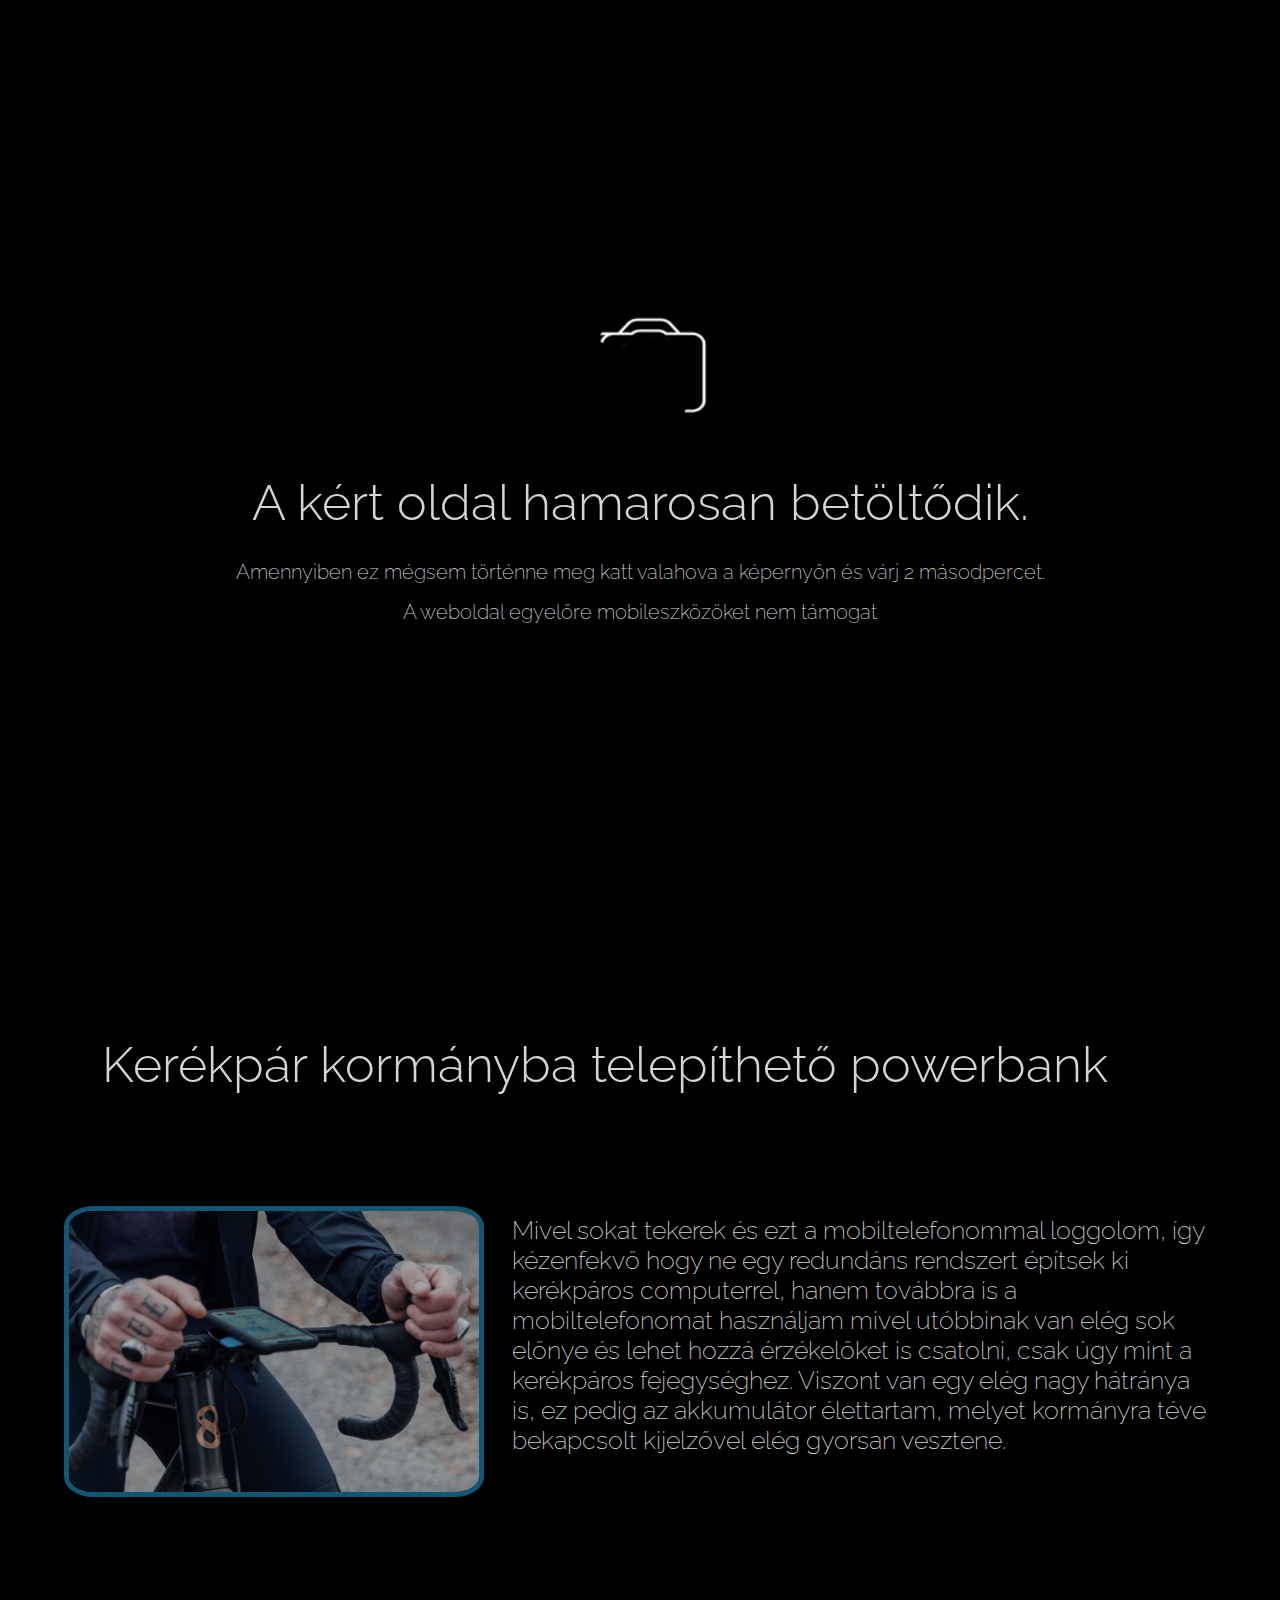
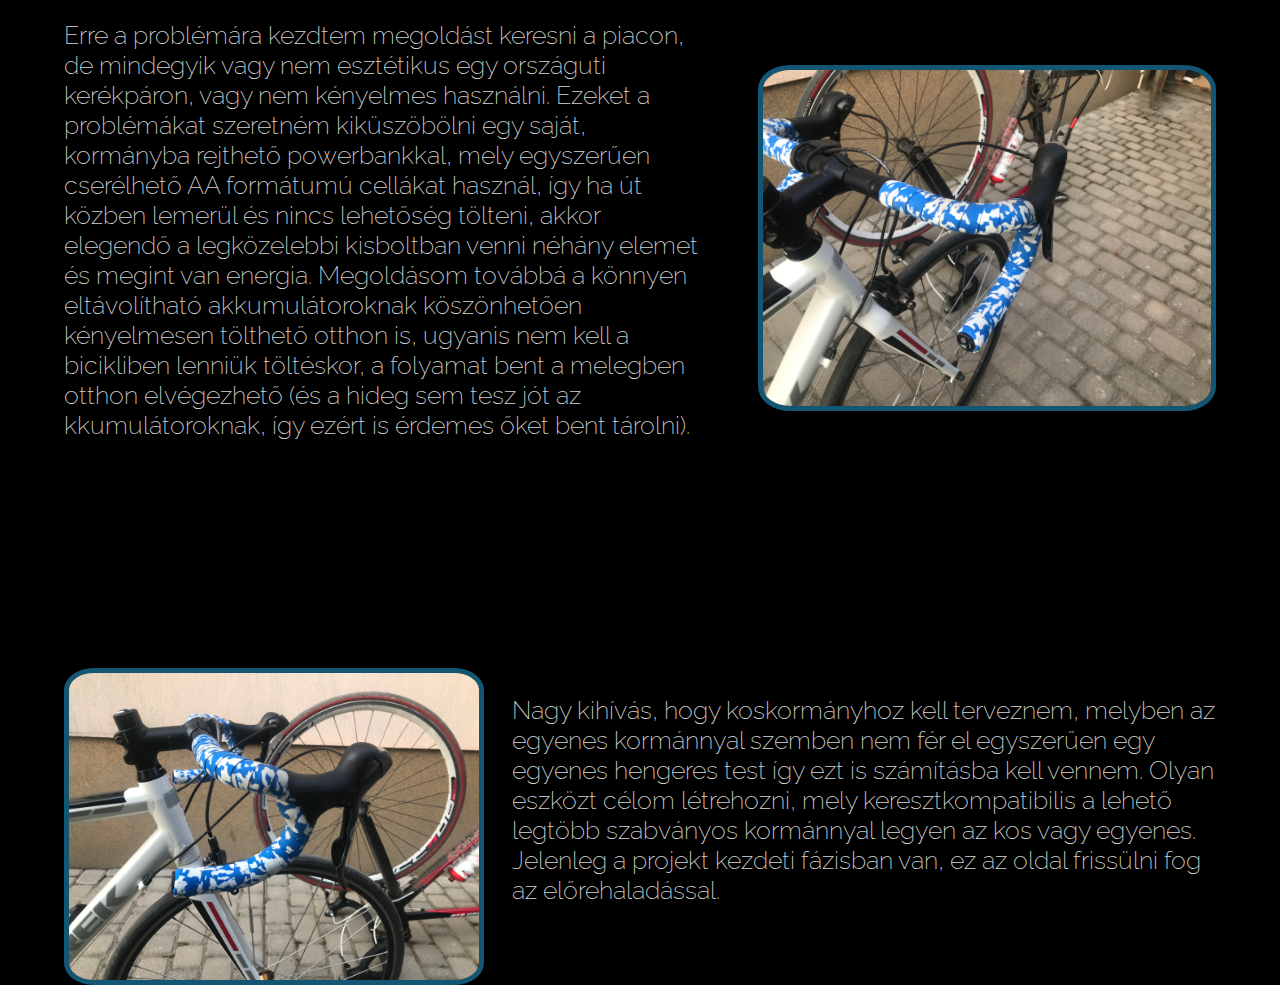
==== egyeb.html @ 18a3f850 "initial commit" ====
<!DOCTYPE html>
<html>
  <head>
    <meta charset="utf-8">
    <meta name="viewport" content="width=device-width, initial-scale=1">
    <meta name="viewport" content="initial-scale=1, maximum-scale=1">
    <title>Tomka Botond</title>
    <link rel="stylesheet" type="text/css" href="css/style.css">
  </head>
  <body>
    <div class="preload">
      <div class="preloadanyag">
        <img class="preload-gif" src="images/preload.gif" alt="Üdvözöllek">
        <h1 class="paddingbottom20">A kért oldal hamarosan betöltődik.</h1>
        <h4 class="biggerlineheight">Amennyiben ez mégsem történne meg katt valahova a képernyőn és várj 2 másodpercet.
          <br>A weboldal egyelőre mobileszközöket nem támogat</h4>
      </div>
    </div>


    <header>
      <nav class="navbar">
        <img class="logo" src="images/logo.png">
        <img class="navbar-bg" src="images/navbarbg.png">
        <ul>
          <li><a href="rolam.html">Rólam</a></li>
          <li><a href="fotozas.html">Fotózás</a></li>
          <li><a href="videozas.html">Videózás</a></li>
          <li><a href="index.html">Főoldal</a></li>
          <li><a href="kapcsolat.html"><b>Kapcsolat</b></a></li>
        </ul>
      </nav>
    </header>


    <div class="container">

      <h1 class="h1videography">Mikkel foglalkozok még?</h1>
      <img class="egyebimage1" src="images/egyeb1.png" alt="">
      <img class="egyebimage2" src="images/egyeb2.png" alt="">
      <h2 class="h2about1">Színes repertoáromat a grafikai design-al kezdeném, mely tartalmaz logót, meghívót, névjegykártyát és igazából körülbelül bármilyen grafikai munkát.
        <br>
        <br>A UI-UX design-ba körülbelül fél éve vágtam bele, a jelen weboldalon kívül elkészült projektem még nincs, folyamatban lévő munkát nem tehetek ki.
        <br>
        <br>Foglalkozok továbbá alkatrészkkel, 3d tervzéssel. Ezzel a területtel már az egyetem előtt is foglalkoztam valamelyest, de az alábbiakban egy friss, folyamatban lévő projektembe kaphatsz betekintést.</h2>
      <h3 id="projektleiras" class="h3about"><a href="#projektleiras"><img class="nyilgorgess" src="images/gorgessnyil.png" alt=""></a></h3>

      <h1 class="h1egyeb">Kerékpár kormányba telepíthető powerbank</h1>
      <img class="egyebimage3" src="images/NewStravaLayout_Header2.jpg" alt="">
      <h2 class="h2egyeb2">Mivel sokat tekerek és ezt a mobiltelefonommal loggolom, így kézenfekvő hogy ne egy redundáns rendszert építsek ki kerékpáros computerrel, hanem továbbra is a mobiltelefonomat használjam mivel utóbbinak van elég sok előnye és lehet hozzá érzékelőket is csatolni, csak úgy mint a kerékpáros fejegységhez. Viszont van egy elég nagy hátránya is, ez pedig az akkumulátor élettartam, melyet kormányra téve bekapcsolt kijelzővel elég gyorsan vesztene.</h2>

      <h2 class="h2egyeb3">Erre a problémára kezdtem megoldást keresni a piacon, de mindegyik vagy nem esztétikus egy országuti kerékpáron, vagy nem kényelmes használni. Ezeket a problémákat szeretném kiküszöbölni egy saját, kormányba rejthető powerbankkal, mely egyszerűen cserélhető AA formátumú cellákat használ, így ha út közben lemerül és nincs lehetőség tölteni, akkor elegendő a legközelebbi kisboltban venni néhány elemet és megint van energia. Megoldásom továbbá a könnyen eltávolítható akkumulátoroknak köszönhetően kényelmesen tölthető otthon is, ugyanis nem kell a bicikliben lenniük töltéskor, a folyamat bent a melegben otthon elvégezhető (és a hideg sem tesz jót az kkumulátoroknak, így ezért is érdemes őket bent tárolni).</h2>
      <img class="egyebimage4" src="images/IMG_8609.JPG" alt="">

      <img class="egyebimage5" src="images/IMG_8610.JPG" alt="">
      <h2 class="h2egyeb4">Nagy kihívás, hogy koskormányhoz kell terveznem, melyben az egyenes kormánnyal szemben nem fér el egyszerűen egy egyenes hengeres test így ezt is számításba kell vennem. Olyan eszközt célom létrehozni, mely keresztkompatibilis a lehető legtöbb szabványos kormánnyal legyen az kos vagy egyenes. Jelenleg a projekt kezdeti fázisban van, ez az oldal frissülni fog az előrehaladással.</h2>
    </div>


    <footer class="footbar">
        <img class="footbar-bg" src="images/footbarbg.png">
        <div class="footertext">
          <h6>Kövess Instagramon: <a href="http://instagram.com/t.botond/">@t.botond</a></h6>
          <h6>(c) 2021 Minden jog fenntartva</h6>
        </div>
    </footer>

  </body>
</html>
---- css/style.css ----
@import url('https://fonts.googleapis.com/css2?family=Raleway:wght@100;200;300;400;500;600;700;800;900&display=swap');
html {
  scroll-behavior: smooth;
}

*{
  margin: 0;
  padding: 0;
  font-family: Raleway;
  background-color: #000000;
}
/*------------------------------------------------------
preload CSS
------------------------------------------------------*/

.preload{
  position: fixed;
  width: 100%;
  height: 100%;
  z-index: 20;
  background-color: #000000;
  transition-delay: 99999999s;
  transition-duration: 0.5s;
  transform-style: ease;
  display: flex;
  justify-content: center;
  align-items: center;
  text-align: center;
}

.preload-gif{
  height: 200px;
}

.preload:hover{
  position: fixed;
  width: 100%;
  height: 100%;
  background-color: rgba(255, 0, 0, 0);
  opacity: 0;
  transition-delay: 2s;
  transition-duration: 0.4s;
  transform-style: ease;
  z-index: -20;
}

.paddingbottom20{
  padding-bottom: 20px;
}

.biggerlineheight{
  line-height: 40px;
}
/*------------------------------------------------------
navigation bar CSS
------------------------------------------------------*/
.navbar {
    width: 100%;
    height: 78px;
    position: fixed;
    top: 0px;
    z-index: 10;
    list-style-type: none;
    display: inline-block;
    background-color: rgba(255, 0, 0, 0);
}
.logo {
    display: inline-block;
    vertical-align: top;
    height: 70px;
    margin-left: 15px;
    margin-top: 13px;
    background-color: rgba(255, 0, 0, 0);
}
.navbar-bg{
  display: inline-block;
  vertical-align: top;
  float: right;
  height: 78px;
  background-color: rgba(255, 0, 0, 0);
}

ul{
  position: absolute;
  top: 0px;
  right: 0px;
  font-size: 23px;
  margin-top: 26px;
}

ul li{
  display: inline-block;
  background-color: rgba(255, 0, 0, 0);
}

ul li a{
  font-weight: 400;
  text-decoration: none;
  color: #000000;
  padding: 5px 10px;
  background-color: #125674;
  transition: 0.6s ease;
}

ul li a:hover{
  font-weight: 600;
  text-decoration: none;
  color: #ffffff;
}

ul li a b{
  font-weight: 500;
  text-decoration: none;
  color: #000000;
  padding: 5px 15px;
  background-color: #125674;
  transition: 0.6s ease;
}

ul li b:hover{
  font-weight: 700;
  text-decoration: none;
  color: #ffffff;
}

/*--------------------------------------------------------------
Footer css
--------------------------------------------------------------*/
.footbar {
    width: 100%;
    height: 70px;
    z-index: 9;
    list-style-type: none;
    display: inline-block;
    background-color: rgba(255, 0, 0, 0);
}

.footbar-bg{
  position: fixed;
  bottom: 0vh;
  right: 0vh;
  z-index: 9;
  display: inline-block;
  float: right;
  height: 70px;
  background-color: rgba(255, 0, 0, 0);
}

.footertext{
  position: fixed;
  bottom: 0vh;
  right: 0vh;
  z-index: 9;
  list-style-type: none;
  margin-bottom: 5px;
  margin-right: 20px;
  letter-spacing: 3px;
  line-height: 15px;
}

h6{
  font-weight: 300;
  background-color: #1A1A1A;
  color: #939393;
  padding: 2px;
}

h6 a{
  text-decoration: none;
  background-color: #1A1A1A;
  color: #125674;
  transition: 0.4s ease;
}

h6 a:hover{
  font-weight: 500;
  color: #156C91;
}

/*---------------------------------------------------------
content all page css
---------------------------------------------------------*/

.container{
  width: 100vh;
  background-color: rgba(255, 0, 0, 0);
  display: flex;
  flex-wrap: wrap;
}

h1{
  color: #ffffff;
  font-weight: 300;
  color: #D5D5D5;
  font-size: 50px;
}

h1 a{
  font-weight: 500;
  text-decoration: none;
  color: #125674;
  transition: 0.2s ease;
}

h1 a:hover{
  font-weight: 700;
  color: #156C91;
}

h2{
  color: #ffffff;
  font-weight: 200;
  color: #D5D5D5;
  font-size: 25px;
}

h2 a{
  font-weight: 500;
  text-decoration: none;
  color: #125674;
  transition: 0.2s ease;
  font-size: 27px;
}

h2 a:hover{
  font-weight: 700;
  color: #156C91;
}

h3{
  color: #ffffff;
  font-weight: 500;
  color: #D5D5D5;
  font-size: 30px;
}

h4{
  color: #ffffff;
  font-weight: 200;
  color: #D5D5D5;
  font-size: 20px;
}

h4 a{
  font-weight: 500;
  text-decoration: none;
  color: #125674;
  transition: 0.2s ease;
  font-size: 20px;
}

h4 a:hover{
  font-weight: 600;
  color: #156C91;
}

td{
  padding: 15px;
  text-align: center;
}

h5{
  color: #ffffff;
  font-weight: 300;
  color: #D5D5D5;
  font-size: 40px;
}

h5 a{
  font-weight: 200;
  text-decoration: none;
  color: #125674;
  transition: 0.2s ease;
  font-size: 40px;
}

h5 a:hover{
  font-weight: 500;
  color: #156C91;
}

/*---------------------------------------------------------
content main css
---------------------------------------------------------*/

.h2mainpage{
  position: absolute;
  left: 45%;
  top: 70%;
  z-index: 2;
  margin-right: 3%;
}

.mainhorsehero{
  position: absolute;
  height: 100%;
  left: 5%;
  margin-right: 3%;
}

.h1mainpage{
  position: absolute;
  left: 45%;
  top: 35%;
  z-index: 2;
}

/*---------------------------------------------------------
content about css
---------------------------------------------------------*/

.about1hero{
  position: absolute;
  top: 20%;
  max-height: 65%;
  max-width: 30%;
  right: 5%;
  border-radius: 7%;
  border: 5px solid #125674;
  z-index: 5;
}

.h1about1{
  position: absolute;
  top: 24%;
  left: 5%;
  margin-right: 40%;
  z-index: 2;
}

.h2about1{
  position: absolute;
  top: 40%;
  left: 5%;
  margin-right: 45%;
  z-index: 2;
}

.h3about{
  position: absolute;
  top: 92%;
  left: 5%;
  margin-right: 40%;
  z-index: 2;
}

.nyilgorgess{
  vertical-align: middle;
  height: 30px;
  transition: 0.2s ease;
}

.nyilgorgess:hover{
  height: 37px;
  width:25px
}

.about2hero{
  position: absolute;
  top: 120%;
  max-height: 65%;
  max-width: 30%;
  left: 5%;
  border-radius: 7%;
  border: 5px solid #125674;
  z-index: 5;
}

.h1about2{
  position: absolute;
  top: 114%;
  left: 40%;
  margin-right: 5%;
  z-index: 2;
}

.h2about2{
  position: absolute;
  top: 130%;
  left: 40%;
  margin-right: 5%;
  z-index: 2;
  padding-bottom: 80px;
}

/*---------------------------------------------------------
content photography css
---------------------------------------------------------*/

.h2photography1{
  position: absolute;
  top: 25%;
  left: 5%;
  max-width: 40%;
  margin-right: 45%;
  z-index: 2;
  font-style: 200;
  line-height: 35px;
}

.h2photography2{
  position: absolute;
  bottom: 5%;
  left: 5%;
  max-width: 60%;
  margin-right: 45%;
  z-index: 2;
  font-style: 200;
  line-height: 35px;
}

.tablephoto{
  position: absolute;
  top: 20%;
  left: 50%;
  max-width: 20%;
  text-align: center;
  margin-right: 5%;
  margin-bottom: 15%;
}

.catphoto{
  max-width: 35vh;
  border-radius: 7%;
  border: 3px solid #125674;
}

.catphoto:hover{
  border: 3px solid #156C91;
}

/*---------------------------------------------------------
content videography css
---------------------------------------------------------*/

.h1videography{
  position: absolute;
  top: 17%;
  left: 5%;
  margin-right: 40%;
  z-index: 2;
}

.h2videography{
  position: absolute;
  top: 30%;
  left: 5%;
  max-width: 40%;
  margin-right: 45%;
  z-index: 2;
  font-style: 200;
  line-height: 35px;
}

/*---------------------------------------------------------
content egyeb css
---------------------------------------------------------*/

.egyebimage1{
  position: absolute;
  top: 15%;
  max-height: 35%;
  max-width: 30%;
  right: 5%;
  border-radius: 7%;
  border: 5px solid #125674;
  z-index: 5;
}

.egyebimage2{
  position: absolute;
  top: 55%;
  max-height: 35%;
  max-width: 30%;
  right: 5%;
  border-radius: 7%;
  border: 5px solid #125674;
  z-index: 5;
}

.h1egyeb{
  position: absolute;
  top: 115%;
  left: 8%;
  right: 8%;
}

.egyebimage3{
  position: absolute;
  top: 134%;
  max-height: 35%;
  max-width: 32%;
  left: 5%;
  border-radius: 7%;
  border: 5px solid #125674;
  z-index: 5;
}

.h2egyeb2{
  position: absolute;
  top: 135%;
  left: 40%;
  margin-right: 5%;
  z-index: 2;
  padding-bottom: 80px;
}

.h2egyeb3{
  position: absolute;
  top: 180%;
  left: 5%;
  margin-right: 45%;
  z-index: 2;
}

.egyebimage4{
  position: absolute;
  top: 185%;
  max-height: 65%;
  max-width: 35%;
  right: 5%;
  border-radius: 7%;
  border: 5px solid #125674;
  z-index: 5;
}

.h2egyeb4{
  position: absolute;
  top: 255%;
  left: 40%;
  margin-right: 5%;
  z-index: 2;
  padding-bottom: 80px;
}

.egyebimage5{
  position: absolute;
  top: 252%;
  max-height: 35%;
  max-width: 32%;
  left: 5%;
  border-radius: 7%;
  border: 5px solid #125674;
  z-index: 5;
}

/*---------------------------------------------------------
content egyeb css
---------------------------------------------------------*/

.kapcsolathorse{
  position: absolute;
  height: 100vh;
  right: 0%;
}

.h1kapcsolat{
  position: absolute;
  left: 3%;
  top: 30%;
  z-index: 2;
  font-weight: 200;
}

.h2kapcsolat{
  position: absolute;
  left: 5%;
  top: 50%;
  z-index: 2;
  margin-right: 3%;
}

.kozmedicon{
  vertical-align: middle;
  height: 50px;
}
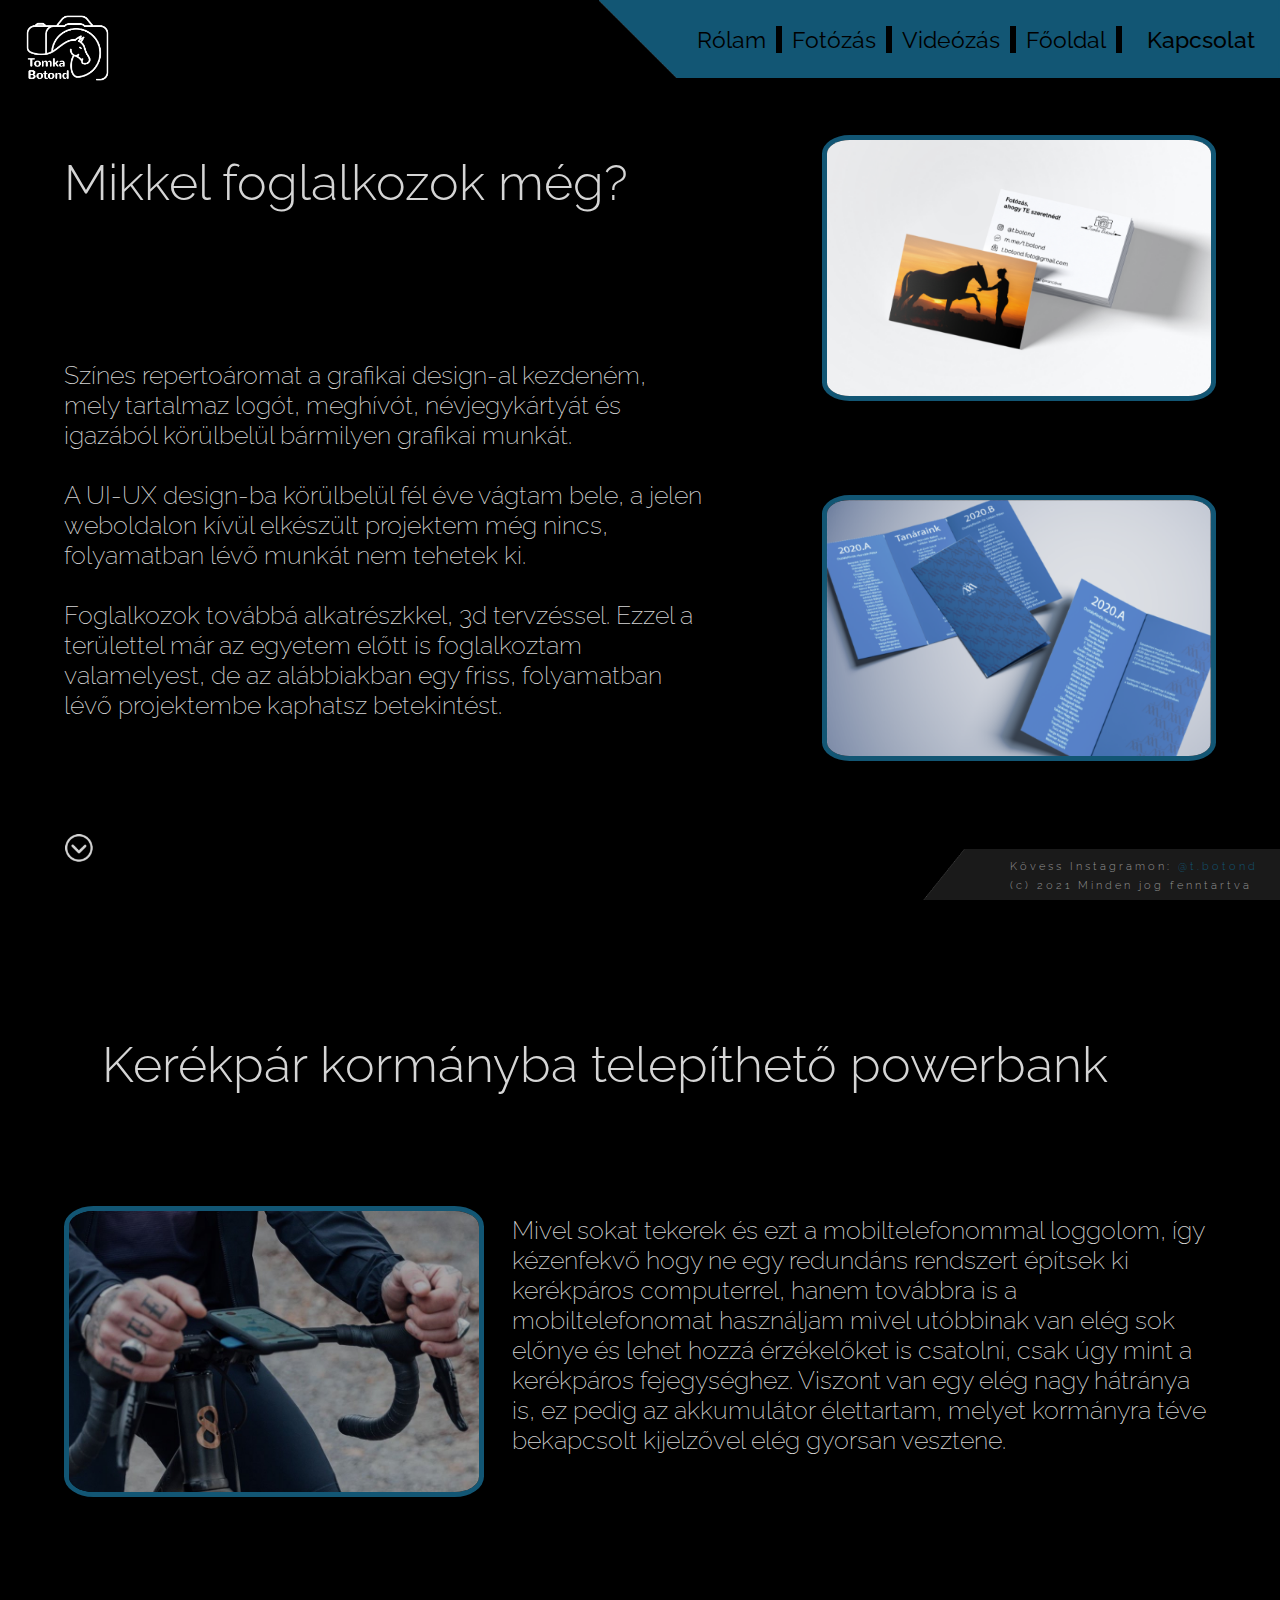
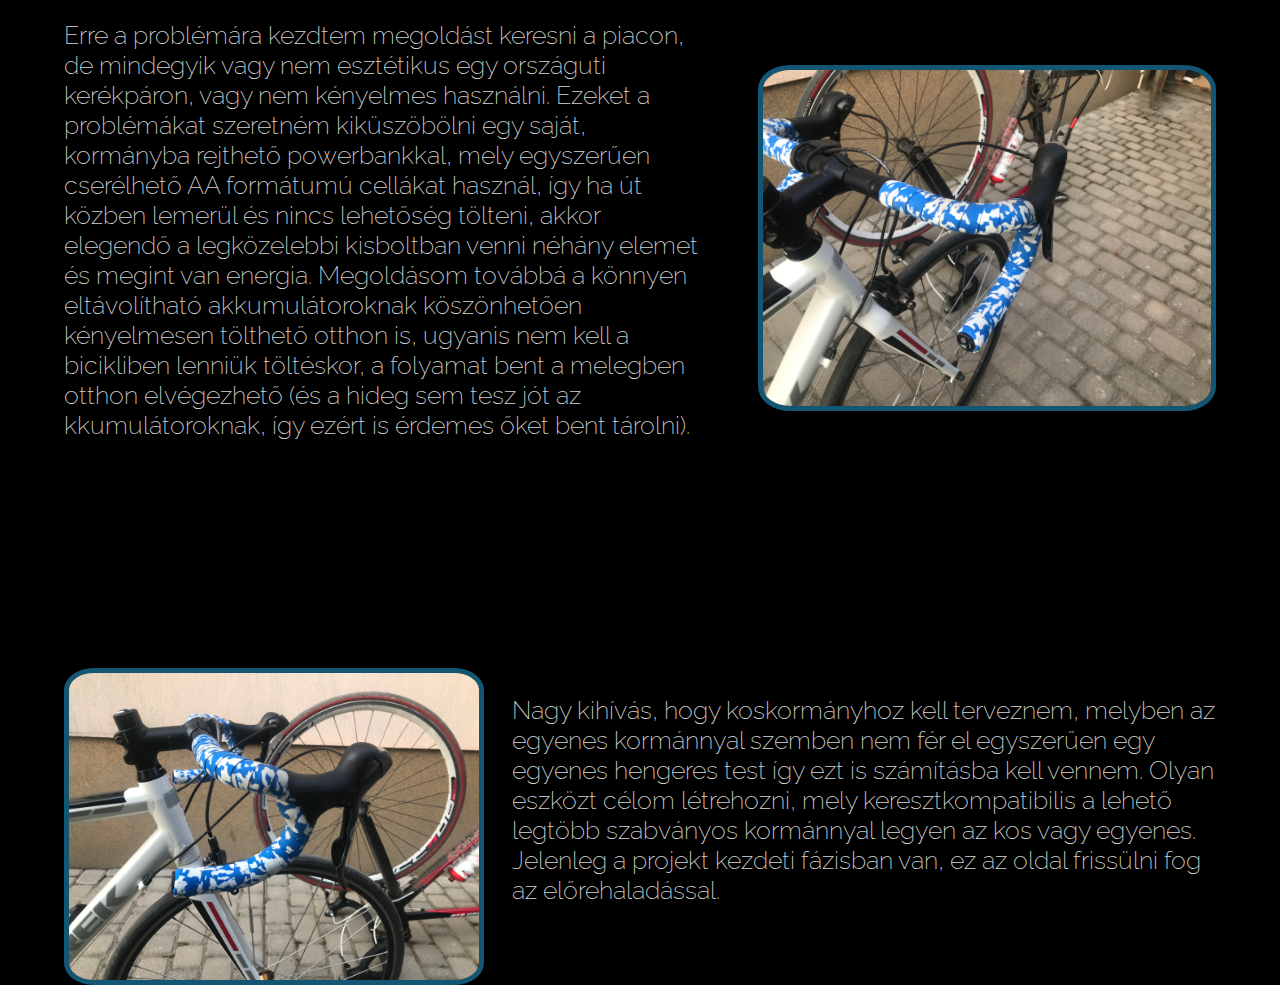
==== commit 5582a865: "preload delete" ====
--- a/egyeb.html
+++ b/egyeb.html
@@ -8,14 +8,14 @@
     <link rel="stylesheet" type="text/css" href="css/style.css">
   </head>
   <body>
-    <div class="preload">
+    <!--div class="preload">
       <div class="preloadanyag">
         <img class="preload-gif" src="images/preload.gif" alt="Üdvözöllek">
         <h1 class="paddingbottom20">A kért oldal hamarosan betöltődik.</h1>
         <h4 class="biggerlineheight">Amennyiben ez mégsem történne meg katt valahova a képernyőn és várj 2 másodpercet.
           <br>A weboldal egyelőre mobileszközöket nem támogat</h4>
       </div>
-    </div>
+    </div-->
 
 
     <header>
--- a/css/style.css
+++ b/css/style.css
@@ -38,7 +38,7 @@
   height: 100%;
   background-color: rgba(255, 0, 0, 0);
   opacity: 0;
-  transition-delay: 2s;
+  transition-delay: 4s;
   transition-duration: 0.4s;
   transform-style: ease;
   z-index: -20;
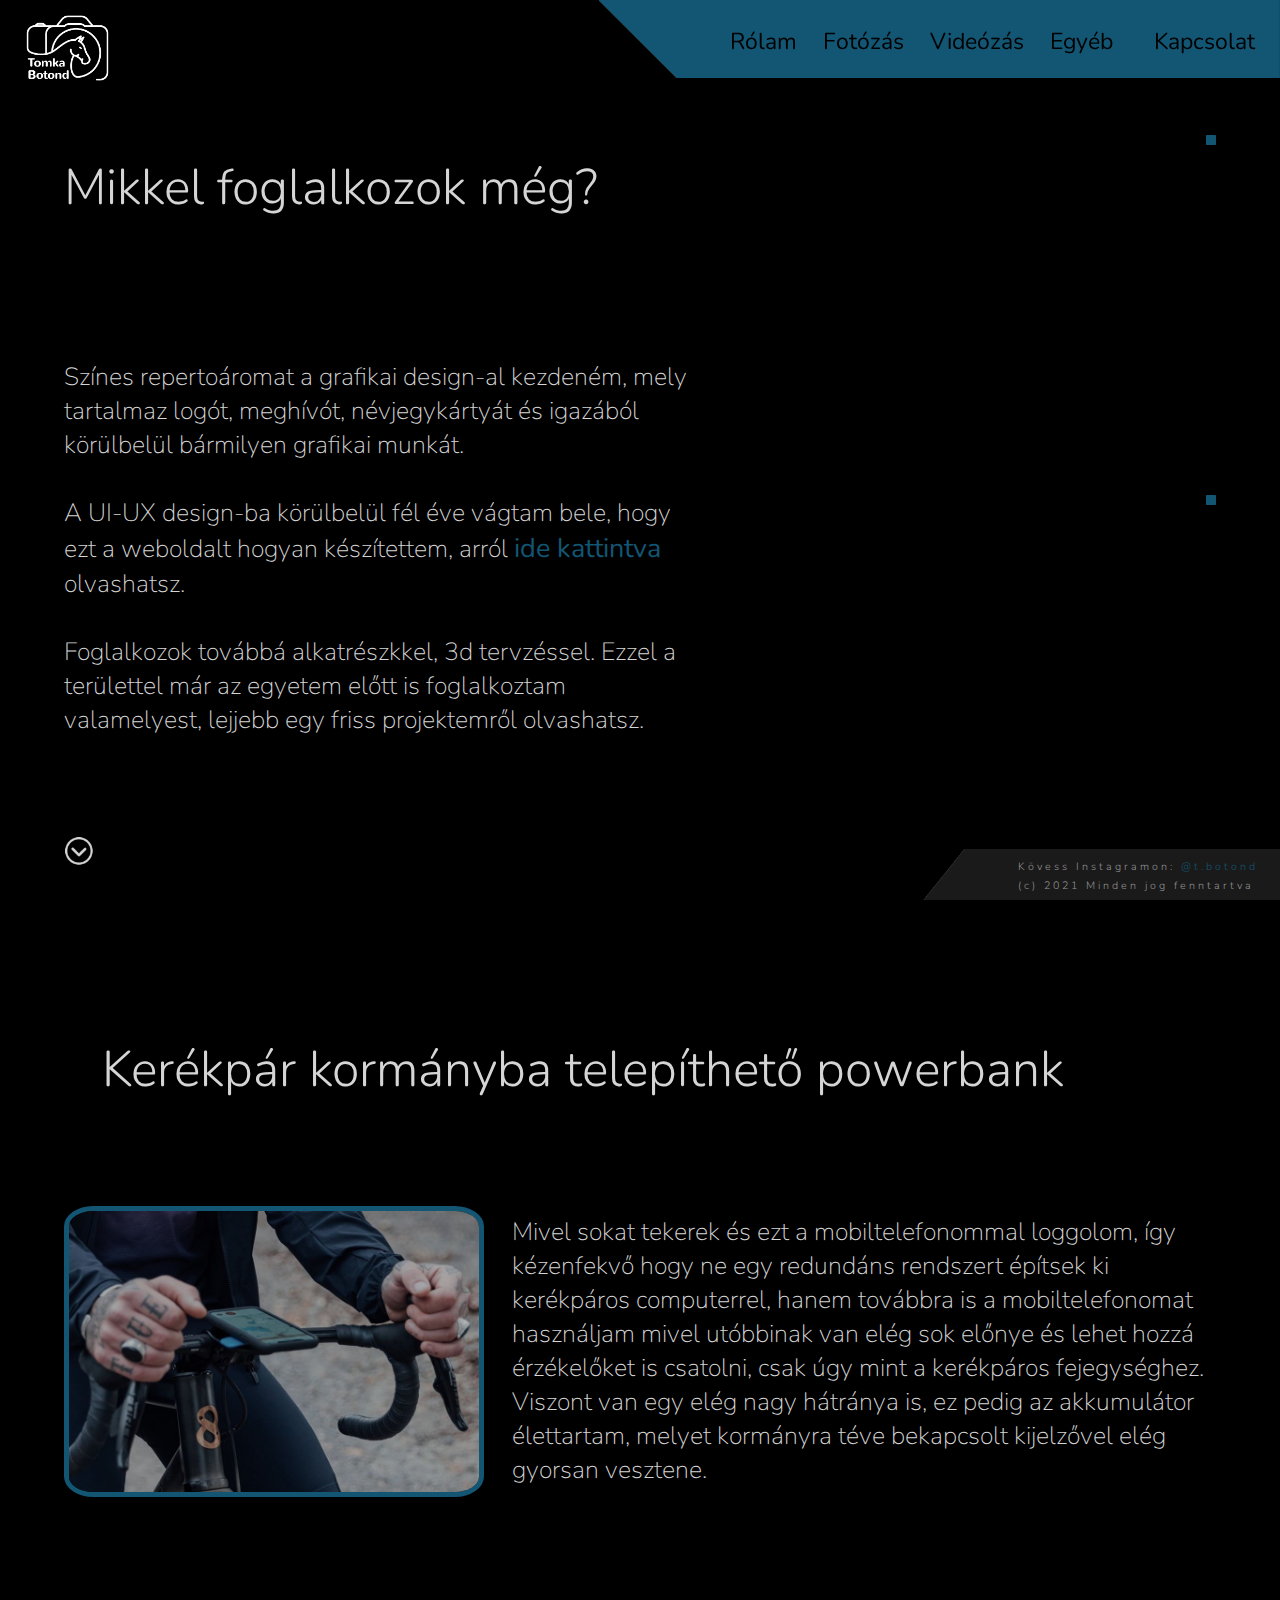
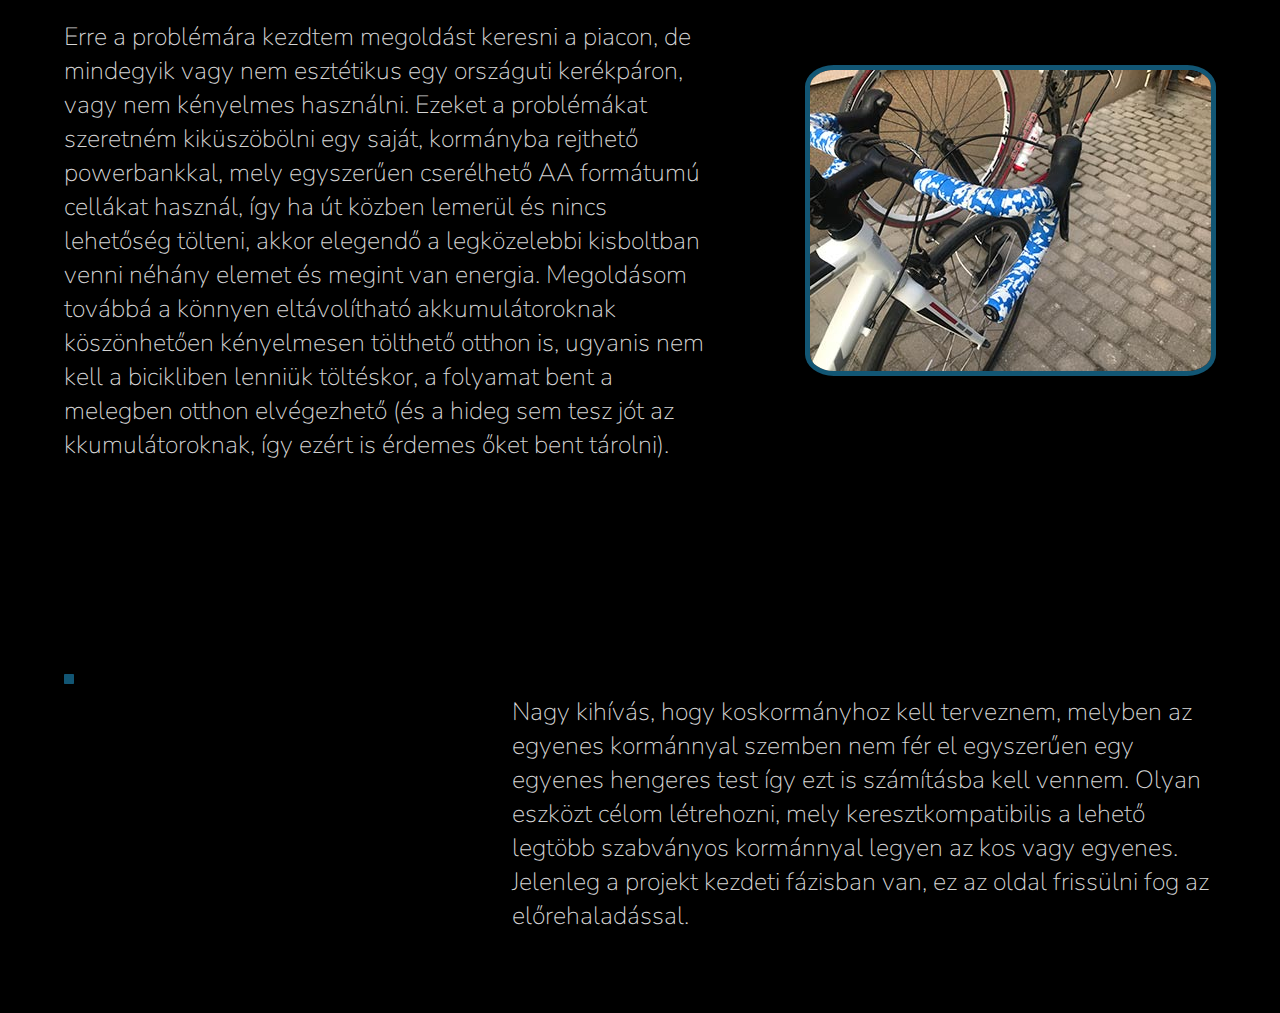
==== commit 58e40644: "CSS class-ok magyarosítása" ====
--- a/egyeb.html
+++ b/egyeb.html
@@ -1,65 +1,68 @@
 <!DOCTYPE html>
 <html>
   <head>
+    <!-- Az oldal a fotózás és a rólam oldalak szülöttje, css osztályainak egy része a fotózás illetve az egyéb oldal css-résznél keresendők-->
     <meta charset="utf-8">
     <meta name="viewport" content="width=device-width, initial-scale=1">
     <meta name="viewport" content="initial-scale=1, maximum-scale=1">
     <title>Tomka Botond</title>
     <link rel="stylesheet" type="text/css" href="css/style.css">
+    <link rel="shortcut icon" type="image/jpg" href="images/favicon.png"/>
   </head>
   <body>
-    <!--div class="preload">
-      <div class="preloadanyag">
-        <img class="preload-gif" src="images/preload.gif" alt="Üdvözöllek">
-        <h1 class="paddingbottom20">A kért oldal hamarosan betöltődik.</h1>
-        <h4 class="biggerlineheight">Amennyiben ez mégsem történne meg katt valahova a képernyőn és várj 2 másodpercet.
+    <!--div class="elotoltes">
+      <div class="elotoltesanyag">
+        <img class="elotoltes-gif" src="images/preload.gif" alt="Üdvözöllek">
+        <h1 class="alsopadding20">A kért oldal hamarosan betöltődik.</h1>
+        <h4 class="nagyobbsormagassag">Amennyiben ez mégsem történne meg katt valahova a képernyőn és várj 2 másodpercet.
           <br>A weboldal egyelőre mobileszközöket nem támogat</h4>
       </div>
     </div-->
 
-
     <header>
-      <nav class="navbar">
-        <img class="logo" src="images/logo.png">
-        <img class="navbar-bg" src="images/navbarbg.png">
+      <nav class="navsav">
+        <img class="navsav-bg" src="images/navbarbg.png">
+        <a href="index.html"><img class="logo" src="images/logo.png"></a>
         <ul>
           <li><a href="rolam.html">Rólam</a></li>
           <li><a href="fotozas.html">Fotózás</a></li>
           <li><a href="videozas.html">Videózás</a></li>
-          <li><a href="index.html">Főoldal</a></li>
+          <li><a href="egyeb.html">Egyéb</a></li>
           <li><a href="kapcsolat.html"><b>Kapcsolat</b></a></li>
         </ul>
       </nav>
     </header>
 
 
-    <div class="container">
+    <div class="kontener">
 
-      <h1 class="h1videography">Mikkel foglalkozok még?</h1>
-      <img class="egyebimage1" src="images/egyeb1.png" alt="">
-      <img class="egyebimage2" src="images/egyeb2.png" alt="">
-      <h2 class="h2about1">Színes repertoáromat a grafikai design-al kezdeném, mely tartalmaz logót, meghívót, névjegykártyát és igazából körülbelül bármilyen grafikai munkát.
+      <h1 class="h1videozas">Mikkel foglalkozok még?</h1>
+      <img class="egyebkep1" src="images/egyeb1.jpg" alt="">
+      <img class="egyebkep2" src="images/egyeb2.jpg" alt="">
+      <h2 class="h2rolam1">Színes repertoáromat a grafikai design-al kezdeném, mely tartalmaz logót, meghívót, névjegykártyát és igazából körülbelül bármilyen grafikai munkát.
         <br>
-        <br>A UI-UX design-ba körülbelül fél éve vágtam bele, a jelen weboldalon kívül elkészült projektem még nincs, folyamatban lévő munkát nem tehetek ki.
+        <br>A UI-UX design-ba körülbelül fél éve vágtam bele, hogy ezt a weboldalt hogyan készítettem, arról <a href="#">ide kattintva</a> olvashatsz.
         <br>
-        <br>Foglalkozok továbbá alkatrészkkel, 3d tervzéssel. Ezzel a területtel már az egyetem előtt is foglalkoztam valamelyest, de az alábbiakban egy friss, folyamatban lévő projektembe kaphatsz betekintést.</h2>
-      <h3 id="projektleiras" class="h3about"><a href="#projektleiras"><img class="nyilgorgess" src="images/gorgessnyil.png" alt=""></a></h3>
+        <br>Foglalkozok továbbá alkatrészkkel, 3d tervzéssel. Ezzel a területtel már az egyetem előtt is foglalkoztam valamelyest, lejjebb egy friss projektemről olvashatsz.</h2>
+      <h3 id="projektleiras" class="h3rolam"><a href="#projektleiras"><img class="nyilgorgess" src="images/gorgessnyil.png" alt=""></a></h3>
 
       <h1 class="h1egyeb">Kerékpár kormányba telepíthető powerbank</h1>
-      <img class="egyebimage3" src="images/NewStravaLayout_Header2.jpg" alt="">
+      <img class="egyebkep3" src="images/NewStravaLayout_Header2.jpg" alt="">
       <h2 class="h2egyeb2">Mivel sokat tekerek és ezt a mobiltelefonommal loggolom, így kézenfekvő hogy ne egy redundáns rendszert építsek ki kerékpáros computerrel, hanem továbbra is a mobiltelefonomat használjam mivel utóbbinak van elég sok előnye és lehet hozzá érzékelőket is csatolni, csak úgy mint a kerékpáros fejegységhez. Viszont van egy elég nagy hátránya is, ez pedig az akkumulátor élettartam, melyet kormányra téve bekapcsolt kijelzővel elég gyorsan vesztene.</h2>
 
       <h2 class="h2egyeb3">Erre a problémára kezdtem megoldást keresni a piacon, de mindegyik vagy nem esztétikus egy országuti kerékpáron, vagy nem kényelmes használni. Ezeket a problémákat szeretném kiküszöbölni egy saját, kormányba rejthető powerbankkal, mely egyszerűen cserélhető AA formátumú cellákat használ, így ha út közben lemerül és nincs lehetőség tölteni, akkor elegendő a legközelebbi kisboltban venni néhány elemet és megint van energia. Megoldásom továbbá a könnyen eltávolítható akkumulátoroknak köszönhetően kényelmesen tölthető otthon is, ugyanis nem kell a bicikliben lenniük töltéskor, a folyamat bent a melegben otthon elvégezhető (és a hideg sem tesz jót az kkumulátoroknak, így ezért is érdemes őket bent tárolni).</h2>
-      <img class="egyebimage4" src="images/IMG_8609.JPG" alt="">
+      <img class="egyebkep4" src="images/IMG_8609.jpg" alt="">
 
-      <img class="egyebimage5" src="images/IMG_8610.JPG" alt="">
+      <div class="egyebkep5pluszhely">
+        <img class="egyebkep5" src="images/IMG_8610.jpg" alt="">
+      </div>
       <h2 class="h2egyeb4">Nagy kihívás, hogy koskormányhoz kell terveznem, melyben az egyenes kormánnyal szemben nem fér el egyszerűen egy egyenes hengeres test így ezt is számításba kell vennem. Olyan eszközt célom létrehozni, mely keresztkompatibilis a lehető legtöbb szabványos kormánnyal legyen az kos vagy egyenes. Jelenleg a projekt kezdeti fázisban van, ez az oldal frissülni fog az előrehaladással.</h2>
     </div>
 
 
-    <footer class="footbar">
-        <img class="footbar-bg" src="images/footbarbg.png">
-        <div class="footertext">
+    <footer class="lablec">
+        <img class="lablec-bg" src="images/footbarbg.png">
+        <div class="lablecszoveg">
           <h6>Kövess Instagramon: <a href="http://instagram.com/t.botond/">@t.botond</a></h6>
           <h6>(c) 2021 Minden jog fenntartva</h6>
         </div>
--- a/css/style.css
+++ b/css/style.css
@@ -1,4 +1,5 @@
 @import url('https://fonts.googleapis.com/css2?family=Raleway:wght@100;200;300;400;500;600;700;800;900&display=swap');
+@import url('https://fonts.googleapis.com/css2?family=Nunito:wght@200;300;400;600;700;800;900&display=swap');
 html {
   scroll-behavior: smooth;
 }
@@ -6,14 +7,15 @@
 *{
   margin: 0;
   padding: 0;
-  font-family: Raleway;
+  /*font-family: Raleway;*/
+  font-family: Nunito;
   background-color: #000000;
 }
 /*------------------------------------------------------
 preload CSS
 ------------------------------------------------------*/
 
-.preload{
+.elotoltes{
   position: fixed;
   width: 100%;
   height: 100%;
@@ -28,11 +30,11 @@
   text-align: center;
 }
 
-.preload-gif{
+.elotoltes-gif{
   height: 200px;
 }
 
-.preload:hover{
+.elotoltes:hover{
   position: fixed;
   width: 100%;
   height: 100%;
@@ -44,17 +46,17 @@
   z-index: -20;
 }
 
-.paddingbottom20{
+.alsopadding0{
   padding-bottom: 20px;
 }
 
-.biggerlineheight{
+.nagyobbsormagassag{
   line-height: 40px;
 }
 /*------------------------------------------------------
 navigation bar CSS
 ------------------------------------------------------*/
-.navbar {
+.navsav {
     width: 100%;
     height: 78px;
     position: fixed;
@@ -66,16 +68,23 @@
 }
 .logo {
     display: inline-block;
-    vertical-align: top;
+    position: fixed;
+    left: 0px;
+    top: 0px;
+    /*vertical-align: top;*/
     height: 70px;
     margin-left: 15px;
     margin-top: 13px;
     background-color: rgba(255, 0, 0, 0);
-}
-.navbar-bg{
+    z-index: 15;
+}
+.navsav-bg{
   display: inline-block;
-  vertical-align: top;
-  float: right;
+  position: fixed;
+  right: 0px;
+  top: 0px;
+  /*vertical-align: top;
+  float: right;*/
   height: 78px;
   background-color: rgba(255, 0, 0, 0);
 }
@@ -86,6 +95,7 @@
   right: 0px;
   font-size: 23px;
   margin-top: 26px;
+  background-color: rgba(255, 0, 0, 0);
 }
 
 ul li{
@@ -98,35 +108,38 @@
   text-decoration: none;
   color: #000000;
   padding: 5px 10px;
-  background-color: #125674;
+  background-color: rgba(255, 0, 0, 0);
   transition: 0.6s ease;
 }
 
 ul li a:hover{
   font-weight: 600;
   text-decoration: none;
-  color: #ffffff;
+  color: #D5D5D5;
+  background-color: rgba(255, 0, 0, 0);
 }
 
 ul li a b{
-  font-weight: 500;
+  /*font-weight: 500;*/
+  font-weight: 400;
   text-decoration: none;
   color: #000000;
   padding: 5px 15px;
-  background-color: #125674;
+  background-color: rgba(255, 0, 0, 0);
   transition: 0.6s ease;
 }
 
 ul li b:hover{
   font-weight: 700;
   text-decoration: none;
-  color: #ffffff;
+  color: #D5D5D5;
+  background-color: rgba(255, 0, 0, 0);
 }
 
 /*--------------------------------------------------------------
 Footer css
 --------------------------------------------------------------*/
-.footbar {
+.lablec {
     width: 100%;
     height: 70px;
     z-index: 9;
@@ -135,7 +148,7 @@
     background-color: rgba(255, 0, 0, 0);
 }
 
-.footbar-bg{
+.lablec-bg{
   position: fixed;
   bottom: 0vh;
   right: 0vh;
@@ -146,7 +159,7 @@
   background-color: rgba(255, 0, 0, 0);
 }
 
-.footertext{
+.lablecszoveg{
   position: fixed;
   bottom: 0vh;
   right: 0vh;
@@ -173,7 +186,8 @@
 }
 
 h6 a:hover{
-  font-weight: 500;
+  /*font-weight: 500;*/
+  font-weight: 400;
   color: #156C91;
 }
 
@@ -181,7 +195,7 @@
 content all page css
 ---------------------------------------------------------*/
 
-.container{
+.kontener{
   width: 100vh;
   background-color: rgba(255, 0, 0, 0);
   display: flex;
@@ -189,37 +203,42 @@
 }
 
 h1{
-  color: #ffffff;
+  color: #D5D5D5;
   font-weight: 300;
-  color: #D5D5D5;
   font-size: 50px;
+  background-color: rgba(255, 0, 0, 0);
 }
 
 h1 a{
-  font-weight: 500;
+  /*font-weight: 500;*/
+  font-weight: 400;
   text-decoration: none;
   color: #125674;
   transition: 0.2s ease;
+  background-color: rgba(255, 0, 0, 0);
 }
 
 h1 a:hover{
   font-weight: 700;
   color: #156C91;
+  background-color: rgba(255, 0, 0, 0);
 }
 
 h2{
-  color: #ffffff;
+  color: #D5D5D5;
   font-weight: 200;
-  color: #D5D5D5;
   font-size: 25px;
+  background-color: rgba(255, 0, 0, 0);
 }
 
 h2 a{
-  font-weight: 500;
+  /*font-weight: 500;*/
+  font-weight: 400;
   text-decoration: none;
   color: #125674;
   transition: 0.2s ease;
   font-size: 27px;
+  background-color: rgba(255, 0, 0, 0);
 }
 
 h2 a:hover{
@@ -228,25 +247,28 @@
 }
 
 h3{
-  color: #ffffff;
-  font-weight: 500;
   color: #D5D5D5;
+  /*font-weight: 500;*/
+  font-weight: 400;
   font-size: 30px;
+  background-color: rgba(255, 0, 0, 0);
 }
 
 h4{
-  color: #ffffff;
+  color: #D5D5D5;
   font-weight: 200;
-  color: #D5D5D5;
   font-size: 20px;
+  background-color: rgba(255, 0, 0, 0);
 }
 
 h4 a{
-  font-weight: 500;
+  /*font-weight: 500;*/
+  font-weight: 400;
   text-decoration: none;
   color: #125674;
   transition: 0.2s ease;
   font-size: 20px;
+  background-color: rgba(255, 0, 0, 0);
 }
 
 h4 a:hover{
@@ -257,13 +279,14 @@
 td{
   padding: 15px;
   text-align: center;
+  background-color: rgba(255, 0, 0, 0);
 }
 
 h5{
-  color: #ffffff;
+  color: #D5D5D5;
   font-weight: 300;
-  color: #D5D5D5;
   font-size: 40px;
+  background-color: rgba(255, 0, 0, 0);
 }
 
 h5 a{
@@ -272,10 +295,12 @@
   color: #125674;
   transition: 0.2s ease;
   font-size: 40px;
+  background-color: rgba(255, 0, 0, 0);
 }
 
 h5 a:hover{
-  font-weight: 500;
+  /*font-weight: 500;*/
+  font-weight: 400;
   color: #156C91;
 }
 
@@ -283,7 +308,7 @@
 content main css
 ---------------------------------------------------------*/
 
-.h2mainpage{
+.h2fooldal{
   position: absolute;
   left: 45%;
   top: 70%;
@@ -291,14 +316,15 @@
   margin-right: 3%;
 }
 
-.mainhorsehero{
-  position: absolute;
-  height: 100%;
-  left: 5%;
-  margin-right: 3%;
-}
-
-.h1mainpage{
+.fooldalkep1{
+  position: absolute;
+  max-height: 100%;
+  left: 5%;
+  max-width: 60%;
+  bottom: 0%;
+}
+
+.h1fooldal{
   position: absolute;
   left: 45%;
   top: 35%;
@@ -309,7 +335,7 @@
 content about css
 ---------------------------------------------------------*/
 
-.about1hero{
+.rolamkep1{
   position: absolute;
   top: 20%;
   max-height: 65%;
@@ -320,7 +346,7 @@
   z-index: 5;
 }
 
-.h1about1{
+.h1rolam1{
   position: absolute;
   top: 24%;
   left: 5%;
@@ -328,7 +354,7 @@
   z-index: 2;
 }
 
-.h2about1{
+.h2rolam1{
   position: absolute;
   top: 40%;
   left: 5%;
@@ -336,7 +362,7 @@
   z-index: 2;
 }
 
-.h3about{
+.h3rolam{
   position: absolute;
   top: 92%;
   left: 5%;
@@ -348,6 +374,7 @@
   vertical-align: middle;
   height: 30px;
   transition: 0.2s ease;
+  background-color: rgba(255, 0, 0, 0);
 }
 
 .nyilgorgess:hover{
@@ -355,18 +382,24 @@
   width:25px
 }
 
-.about2hero{
-  position: absolute;
-  top: 120%;
-  max-height: 65%;
-  max-width: 30%;
-  left: 5%;
+.rolamkep2{
+  max-height: 65vh;
+  max-width: 30vw;
   border-radius: 7%;
   border: 5px solid #125674;
   z-index: 5;
 }
 
-.h1about2{
+.rolam2pluszhely{
+  position: absolute;
+  top: 120%;
+  max-height: 65vh;
+  max-width: 30vw;
+  left: 5%;
+  padding-bottom: 80px;
+}
+
+.h1rolam2{
   position: absolute;
   top: 114%;
   left: 40%;
@@ -374,7 +407,7 @@
   z-index: 2;
 }
 
-.h2about2{
+.h2rolam2{
   position: absolute;
   top: 130%;
   left: 40%;
@@ -387,7 +420,7 @@
 content photography css
 ---------------------------------------------------------*/
 
-.h2photography1{
+.h2fotozas1{
   position: absolute;
   top: 25%;
   left: 5%;
@@ -398,7 +431,7 @@
   line-height: 35px;
 }
 
-.h2photography2{
+.h2fotozas2{
   position: absolute;
   bottom: 5%;
   left: 5%;
@@ -409,23 +442,22 @@
   line-height: 35px;
 }
 
-.tablephoto{
+.fototablazat{
   position: absolute;
   top: 20%;
   left: 50%;
-  max-width: 20%;
+  max-width: 20vh;
   text-align: center;
-  margin-right: 5%;
   margin-bottom: 15%;
 }
 
-.catphoto{
+.fotokategoria{
   max-width: 35vh;
   border-radius: 7%;
   border: 3px solid #125674;
 }
 
-.catphoto:hover{
+.fotokategoria:hover{
   border: 3px solid #156C91;
 }
 
@@ -433,7 +465,7 @@
 content videography css
 ---------------------------------------------------------*/
 
-.h1videography{
+.h1videozas{
   position: absolute;
   top: 17%;
   left: 5%;
@@ -441,7 +473,7 @@
   z-index: 2;
 }
 
-.h2videography{
+.h2videozas{
   position: absolute;
   top: 30%;
   left: 5%;
@@ -456,7 +488,7 @@
 content egyeb css
 ---------------------------------------------------------*/
 
-.egyebimage1{
+.egyebkep1{
   position: absolute;
   top: 15%;
   max-height: 35%;
@@ -467,7 +499,7 @@
   z-index: 5;
 }
 
-.egyebimage2{
+.egyebkep2{
   position: absolute;
   top: 55%;
   max-height: 35%;
@@ -485,7 +517,7 @@
   right: 8%;
 }
 
-.egyebimage3{
+.egyebkep3{
   position: absolute;
   top: 134%;
   max-height: 35%;
@@ -513,7 +545,7 @@
   z-index: 2;
 }
 
-.egyebimage4{
+.egyebkep4{
   position: absolute;
   top: 185%;
   max-height: 65%;
@@ -533,25 +565,32 @@
   padding-bottom: 80px;
 }
 
-.egyebimage5{
+.egyebkep5{
+  border-radius: 7%;
+  border: 5px solid #125674;
+  z-index: 5;
+}
+
+.egyebkep5pluszhely{
   position: absolute;
   top: 252%;
   max-height: 35%;
   max-width: 32%;
   left: 5%;
   border-radius: 7%;
-  border: 5px solid #125674;
-  z-index: 5;
+  padding-bottom: 80px;
 }
 
 /*---------------------------------------------------------
 content egyeb css
 ---------------------------------------------------------*/
 
-.kapcsolathorse{
-  position: absolute;
-  height: 100vh;
+.kapcsolatkep1{
+  position: absolute;
   right: 0%;
+  bottom: 0%;
+  height: 100%;
+  max-width: 75%;
 }
 
 .h1kapcsolat{
@@ -570,7 +609,7 @@
   margin-right: 3%;
 }
 
-.kozmedicon{
+.kozmedikon{
   vertical-align: middle;
   height: 50px;
 }
